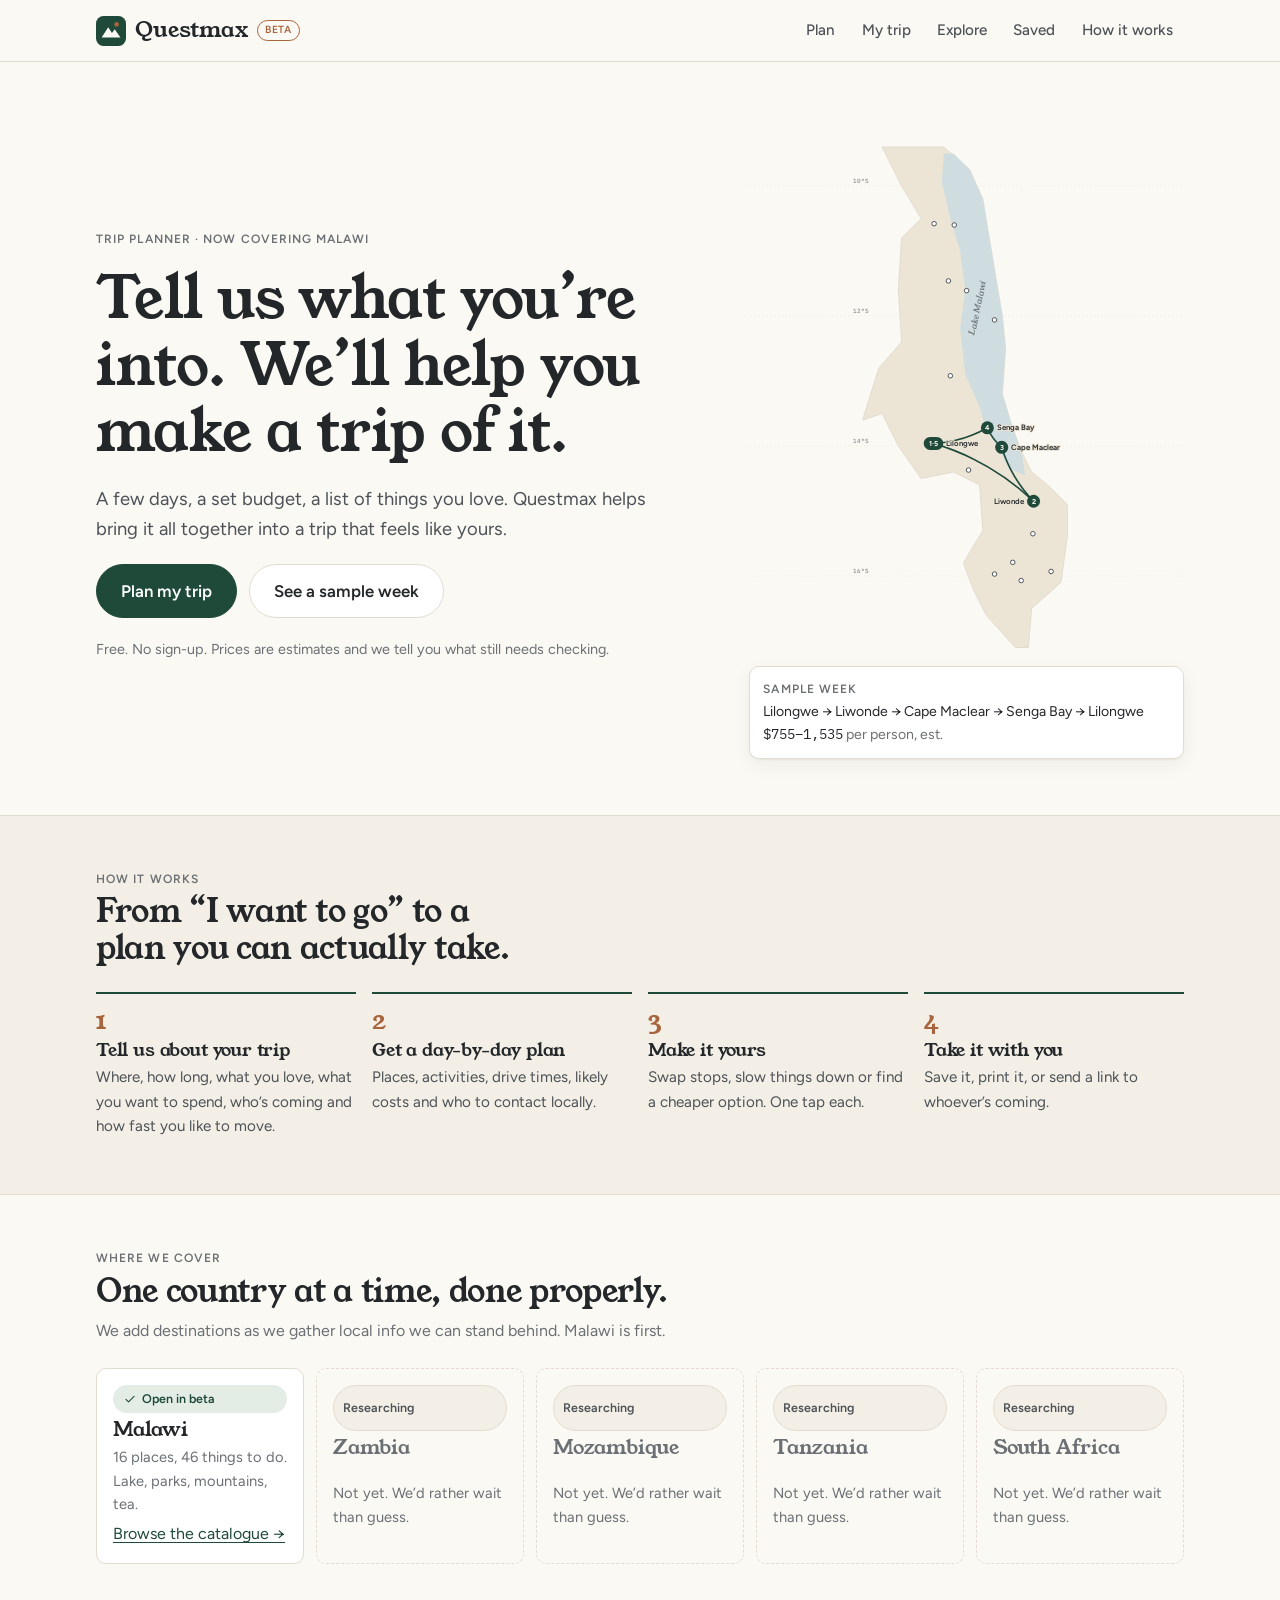
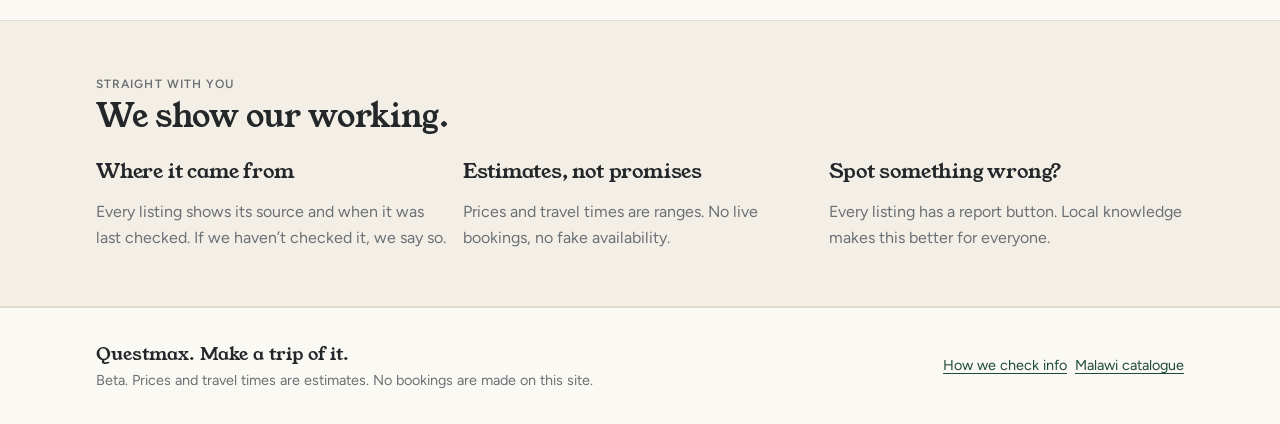
==== index.html @ 5603eab6 "Questmax beta: trip planner with Malawi catalogue Co-Authored-By: Claude Opus 5.5 <noreply@anthropic" ====
<!doctype html>
<html lang="en">
<head>
<meta charset="utf-8">
<meta name="viewport" content="width=device-width, initial-scale=1, viewport-fit=cover">
<title>Questmax · Make a trip of it</title>
<meta name="description" content="Tell Questmax where you're going, how long you have, what you enjoy and what you want to spend. Get a day-by-day plan with honest costs and travel times. Now covering Malawi.">
<meta name="theme-color" content="#1f4a3a">
<meta property="og:title" content="Questmax · Make a trip of it">
<meta property="og:description" content="A trip that fits you, not a generic top-ten list. Now covering Malawi.">
<link rel="icon" href="data:image/svg+xml,%3Csvg xmlns='http://www.w3.org/2000/svg' viewBox='0 0 32 32'%3E%3Crect width='32' height='32' rx='8' fill='%231f4a3a'/%3E%3Cpath d='M6 23l7-11 4 6 3-4 6 9z' fill='%23fbf9f4'/%3E%3Ccircle cx='22' cy='9' r='2.5' fill='%23d9996c'/%3E%3C/svg%3E">
<link rel="preconnect" href="https://fonts.googleapis.com">
<link rel="preconnect" href="https://fonts.gstatic.com" crossorigin>
<link rel="stylesheet" href="https://fonts.googleapis.com/css2?family=Figtree:wght@400;500;600;700&family=IBM+Plex+Mono:wght@400;500&family=Young+Serif&display=swap">
<link rel="stylesheet" href="css/styles.css">
</head>
<body>
<!--APP-START-->
<a class="sr" href="#app">Skip to content</a>
<header class="site-head">
  <div class="wrap">
    <a class="brand" href="#" aria-label="Questmax home">
      <svg width="30" height="30" viewBox="0 0 32 32" aria-hidden="true"><rect width="32" height="32" rx="8" fill="currentColor"/><path d="M6 23l7-11 4 6 3-4 6 9z" fill="var(--paper)"/><circle cx="22" cy="9" r="2.5" fill="var(--clay)"/></svg>
      Questmax <span class="beta">Beta</span>
    </a>
    <nav class="nav" aria-label="Main">
      <a href="#plan"><svg width="20" height="20" viewBox="0 0 24 24" fill="none" stroke="currentColor" stroke-width="1.8" stroke-linecap="round" stroke-linejoin="round" aria-hidden="true"><circle cx="12" cy="12" r="9"/><path d="m15.5 8.5-2 5-5 2 2-5z"/></svg>Plan</a>
      <a href="#trip"><svg width="20" height="20" viewBox="0 0 24 24" fill="none" stroke="currentColor" stroke-width="1.8" stroke-linecap="round" stroke-linejoin="round" aria-hidden="true"><path d="M9 4 3 6v14l6-2 6 2 6-2V4l-6 2-6-2zM9 4v14M15 6v14"/></svg>My trip</a>
      <a href="#explore"><svg width="20" height="20" viewBox="0 0 24 24" fill="none" stroke="currentColor" stroke-width="1.8" stroke-linecap="round" stroke-linejoin="round" aria-hidden="true"><path d="M12 21s-6-5.3-6-10a6 6 0 1 1 12 0c0 4.7-6 10-6 10z"/><circle cx="12" cy="11" r="2.2"/></svg>Explore</a>
      <a href="#saved"><svg width="20" height="20" viewBox="0 0 24 24" fill="none" stroke="currentColor" stroke-width="1.8" stroke-linecap="round" stroke-linejoin="round" aria-hidden="true"><path d="M6 4h12v16l-6-4-6 4z"/></svg>Saved</a>
      <a href="#about"><svg width="20" height="20" viewBox="0 0 24 24" fill="none" stroke="currentColor" stroke-width="1.8" stroke-linecap="round" stroke-linejoin="round" aria-hidden="true"><circle cx="12" cy="12" r="9"/><path d="M12 11v6M12 7.5v.2"/></svg>How it works</a>
    </nav>
  </div>
</header>

<main id="app" tabindex="-1"></main>

<footer class="site-foot">
  <div class="wrap">
    <div><div class="brandline">Questmax. Make a trip of it.</div><div>Beta. Prices and travel times are estimates. No bookings are made on this site.</div></div>
    <div class="row"><a href="#about">How we check info</a><a href="#explore">Malawi catalogue</a></div>
  </div>
</footer>

<dialog id="sheet" class="sheet" aria-label="Details"></dialog>

<script src="js/config.js"></script>
<script src="js/data/malawi.js"></script>
<script src="js/planner.js"></script>
<script src="js/app.js"></script>
<!--APP-END-->
</body>
</html>
---- css/styles.css ----
/* Layout concept: a field notebook. One calm reading column for the plan,
   with the route map pinned beside it on wide screens. Forest for action,
   clay for the one thing that needs attention, paper everywhere else. */
:root {
  --paper: #fbf9f4;
  --paper-2: #f3efe6;
  --card: #ffffff;
  --ink: #23272a;
  --ink-2: #4c5257;
  --muted: #6b7075;
  --line: #e2dccf;
  --forest: #1f4a3a;
  --forest-ink: #ffffff;
  --forest-soft: #e4ece6;
  --clay: #a8643c;
  --clay-soft: #f5e8dd;
  --sand: #e8dfcc;
  --lake: #cfdde0;
  --land: #ece5d5;
  --ok: #2f6b4f;
  --warn: #8a5a12;
  --warn-soft: #fbf0d9;
  --shadow: 0 1px 2px rgba(35, 39, 42, .06), 0 6px 20px rgba(35, 39, 42, .06);

  --f-display: "Young Serif", Georgia, "Times New Roman", serif;
  --f-body: "Figtree", system-ui, -apple-system, "Segoe UI", sans-serif;
  --f-mono: "IBM Plex Mono", ui-monospace, Menlo, monospace;

  --r: 10px;
  --wrap: 1120px;
}
@media (prefers-color-scheme: dark) {
  :root:not([data-theme="light"]) {
    --paper: #141816; --paper-2: #1b201d; --card: #1e2421; --ink: #ece8df; --ink-2: #c9c5bb; --muted: #9da39d;
    --line: #2f3632; --forest: #7fbf9d; --forest-ink: #0f1712; --forest-soft: #1f3129; --clay: #d9996c; --clay-soft: #33261c;
    --sand: #2b2a24; --lake: #22343a; --land: #252b26; --ok: #8fd0ad; --warn: #e8bf72; --warn-soft: #2f2817;
    --shadow: 0 1px 2px rgba(0,0,0,.3), 0 6px 20px rgba(0,0,0,.25);
    color-scheme: dark;
  }
}
:root[data-theme="dark"] {
  --paper: #141816; --paper-2: #1b201d; --card: #1e2421; --ink: #ece8df; --ink-2: #c9c5bb; --muted: #9da39d;
  --line: #2f3632; --forest: #7fbf9d; --forest-ink: #0f1712; --forest-soft: #1f3129; --clay: #d9996c; --clay-soft: #33261c;
  --sand: #2b2a24; --lake: #22343a; --land: #252b26; --ok: #8fd0ad; --warn: #e8bf72; --warn-soft: #2f2817;
  --shadow: 0 1px 2px rgba(0,0,0,.3), 0 6px 20px rgba(0,0,0,.25);
  color-scheme: dark;
}

* { box-sizing: border-box; }
html { -webkit-text-size-adjust: 100%; }
body {
  margin: 0; background: var(--paper); color: var(--ink);
  font: 400 1rem/1.6 var(--f-body);
  -webkit-font-smoothing: antialiased;
}
body::before { content: ""; position: fixed; inset: 0 0 auto; height: env(safe-area-inset-top, 0px); z-index: 30; background: var(--paper); }
img { max-width: 100%; }
a { color: var(--forest); text-underline-offset: 3px; }
h1, h2, h3 { font-family: var(--f-display); font-weight: 400; line-height: 1.15; text-wrap: balance; margin: 0; letter-spacing: -0.01em; }
h1 { font-size: clamp(2.1rem, 5.2vw, 3.6rem); }
h2 { font-size: clamp(1.5rem, 3vw, 2rem); }
h3 { font-size: 1.25rem; }
p { margin: 0; }
.wrap { max-width: var(--wrap); margin: 0 auto; padding-left: max(16px, env(safe-area-inset-left, 0px)); padding-right: max(16px, env(safe-area-inset-right, 0px)); }
.eyebrow { font: 600 .75rem/1.2 var(--f-body); text-transform: uppercase; letter-spacing: .09em; color: var(--muted); }
.mono { font-family: var(--f-mono); font-size: .85em; font-variant-numeric: tabular-nums; }
.muted { color: var(--muted); }
.lede { font-size: 1.15rem; color: var(--ink-2); max-width: 36rem; }
.stack { display: grid; gap: 1rem; }
.row { display: flex; flex-wrap: wrap; gap: .5rem; align-items: center; }
.sr { position: absolute; width: 1px; height: 1px; overflow: hidden; clip: rect(0 0 0 0); white-space: nowrap; }
:focus-visible { outline: 3px solid var(--clay); outline-offset: 2px; border-radius: 4px; }

/* Header */
.site-head { position: sticky; top: env(safe-area-inset-top, 0px); z-index: 20; background: color-mix(in srgb, var(--paper) 92%, transparent); backdrop-filter: blur(8px); border-bottom: 1px solid var(--line); }
.site-head .wrap { display: flex; align-items: center; gap: 1rem; padding-block: .7rem; }
.brand { display: flex; align-items: center; gap: .55rem; text-decoration: none; color: var(--ink); font-family: var(--f-display); font-size: 1.35rem; }
.brand svg { color: var(--forest); }
.beta { font: 600 .65rem/1 var(--f-body); letter-spacing: .08em; text-transform: uppercase; color: var(--clay); border: 1px solid currentColor; border-radius: 99px; padding: .25rem .45rem; }
.nav { margin-left: auto; display: flex; gap: .25rem; }
.nav a { text-decoration: none; color: var(--ink-2); font-weight: 500; padding: .45rem .7rem; border-radius: 8px; font-size: .95rem; }
.nav a:hover { background: var(--paper-2); }
.nav a[aria-current="page"] { color: var(--forest); background: var(--forest-soft); }
@media (max-width: 720px) {
  .site-head { backdrop-filter: none; background: var(--paper); }
  .nav { position: fixed; inset: auto 0 0 0; margin: 0; z-index: 25; background: var(--card); border-top: 1px solid var(--line);
    justify-content: space-around; padding: .35rem max(8px, env(safe-area-inset-right, 0px)) calc(.35rem + env(safe-area-inset-bottom, 0px)) max(8px, env(safe-area-inset-left, 0px)); }
  .nav a { font-size: .8rem; display: flex; flex-direction: column; align-items: center; gap: 2px; padding: .35rem .5rem; }
  body { padding-bottom: 64px; }
}
.nav a svg { display: none; }
@media (max-width: 720px) { .nav a svg { display: block; } }

/* Buttons */
.btn { --b: var(--line); display: inline-flex; align-items: center; justify-content: center; gap: .45rem; min-height: 44px; padding: .6rem 1rem;
  border-radius: 999px; border: 1px solid var(--b); background: var(--card); color: var(--ink); font: 600 .95rem/1.1 var(--f-body);
  cursor: pointer; text-decoration: none; transition: background .15s, border-color .15s, transform .1s; }
.btn:hover { border-color: var(--ink-2); }
.btn:active { transform: translateY(1px); }
.btn.primary { background: var(--forest); color: var(--forest-ink); border-color: var(--forest); }
.btn.primary:hover { filter: brightness(1.08); }
.btn.big { min-height: 54px; padding: .8rem 1.5rem; font-size: 1.05rem; }
.btn.small { min-height: 36px; padding: .4rem .75rem; font-size: .85rem; }
.btn.ghost { background: transparent; border-color: transparent; color: var(--ink-2); }
.btn.ghost:hover { background: var(--paper-2); }
.btn[disabled] { opacity: .5; cursor: not-allowed; }
.btn svg { flex: none; }

/* Hero */
.hero { padding-block: clamp(2rem, 6vw, 4.5rem) clamp(2rem, 5vw, 3.5rem); }
.hero .wrap { display: grid; grid-template-columns: 1.15fr .85fr; gap: clamp(1.5rem, 5vw, 4rem); align-items: center; }
.hero-copy { display: grid; gap: 1.25rem; min-width: 0; }
.hero-art { position: relative; min-width: 0; }
.hero-art .map { max-height: 520px; }
/* note sits under the map so it never hides the route */
.hero-note { margin-top: .75rem; background: var(--card); border: 1px solid var(--line); border-radius: var(--r); padding: .7rem .85rem; box-shadow: var(--shadow); font-size: .88rem; }
@media (max-width: 820px) {
  .hero .wrap { grid-template-columns: 1fr; }
  .hero-art .map { max-height: 380px; }
}
.hero-actions { display: flex; flex-wrap: wrap; gap: .75rem; align-items: center; }

/* Sections */
.section { padding-block: clamp(2rem, 5vw, 3.5rem); }
.section.alt { background: var(--paper-2); border-block: 1px solid var(--line); }
.section-head { display: grid; gap: .5rem; margin-bottom: 1.5rem; max-width: 40rem; }
.steps { list-style: none; padding: 0; margin: 0; display: grid; grid-template-columns: repeat(4, 1fr); gap: 1rem; counter-reset: s; }
.steps li { counter-increment: s; display: grid; gap: .35rem; align-content: start; padding-top: .9rem; border-top: 2px solid var(--forest); }
.steps li::before { content: counter(s); font: 400 1.6rem/1 var(--f-display); color: var(--clay); }
.steps h3 { font-size: 1.1rem; }
.steps p { color: var(--ink-2); font-size: .95rem; }
@media (max-width: 820px) { .steps { grid-template-columns: 1fr 1fr; } }
@media (max-width: 460px) { .steps { grid-template-columns: 1fr; } }

.dest-list { display: grid; grid-template-columns: repeat(auto-fit, minmax(190px, 1fr)); gap: .75rem; }
.dest { border: 1px solid var(--line); border-radius: var(--r); padding: 1rem; background: var(--card); display: grid; gap: .3rem; }
.dest.off { background: transparent; color: var(--muted); border-style: dashed; }

/* Cards & chips */
.card { background: var(--card); border: 1px solid var(--line); border-radius: var(--r); }
.pad { padding: 1.1rem 1.2rem; }
.chip { display: inline-flex; align-items: center; gap: .3rem; font-size: .78rem; font-weight: 600; padding: .2rem .55rem; border-radius: 99px; background: var(--paper-2); color: var(--ink-2); border: 1px solid var(--line); white-space: nowrap; }
.chip.forest { background: var(--forest-soft); color: var(--forest); border-color: transparent; }
.chip.warn { background: var(--warn-soft); color: var(--warn); border-color: transparent; }
.chip.ok { background: var(--forest-soft); color: var(--ok); border-color: transparent; }

.notice { display: flex; gap: .7rem; align-items: flex-start; padding: .85rem 1rem; border-radius: var(--r); background: var(--warn-soft); color: var(--ink); font-size: .95rem; }
.notice svg { color: var(--warn); flex: none; margin-top: 2px; }
.notice.calm { background: var(--paper-2); }
.notice.calm svg { color: var(--forest); }

/* Planner */
.planner { padding-block: 2rem 4rem; }
.planner .wrap { max-width: 760px; }
.progress { display: flex; gap: .35rem; margin-bottom: 1.75rem; }
.progress span { flex: 1; height: 4px; border-radius: 4px; background: var(--line); }
.progress span.on { background: var(--forest); }
.q { display: grid; gap: 1.25rem; }
.q h1 { font-size: clamp(1.8rem, 4.5vw, 2.6rem); }
.field { display: grid; gap: .45rem; }
.field > label, .field > .label { font-weight: 600; }
.hint { font-size: .9rem; color: var(--muted); }
input[type="text"], input[type="date"], input[type="number"], input[type="email"], select, textarea {
  width: 100%; min-height: 46px; padding: .6rem .8rem; border-radius: 8px; border: 1px solid var(--line); background: var(--card); color: var(--ink);
  font: 400 1rem/1.4 var(--f-body);
}
textarea { min-height: 96px; resize: vertical; }
input:focus, select:focus, textarea:focus { outline: 2px solid var(--forest); outline-offset: 0; border-color: var(--forest); }
.options { display: grid; grid-template-columns: repeat(auto-fill, minmax(150px, 1fr)); gap: .6rem; }
.opt { position: relative; display: grid; gap: .2rem; padding: .85rem .95rem; border: 1.5px solid var(--line); border-radius: var(--r); background: var(--card); cursor: pointer; text-align: left; font: inherit; color: inherit; min-height: 56px; }
.opt:hover { border-color: var(--ink-2); }
.opt[aria-pressed="true"], .opt[aria-checked="true"] { border-color: var(--forest); background: var(--forest-soft); }
.opt[aria-pressed="true"]::after, .opt[aria-checked="true"]::after { content: "✓"; position: absolute; top: .55rem; right: .7rem; color: var(--forest); font-weight: 700; }
.opt strong { font-size: 1rem; }
.opt small { color: var(--muted); font-size: .85rem; line-height: 1.35; }
.opt[disabled] { cursor: not-allowed; opacity: .6; border-style: dashed; background: transparent; }
.counter { display: flex; align-items: center; gap: 1rem; }
.counter output { font: 400 3rem/1 var(--f-display); min-width: 3ch; text-align: center; font-variant-numeric: tabular-nums; }
.counter .btn { width: 52px; height: 52px; padding: 0; font-size: 1.4rem; }
input[type="range"] { width: 100%; accent-color: var(--forest); height: 32px; }
.budget-read { display: flex; align-items: baseline; gap: .6rem; flex-wrap: wrap; }
.budget-read output { font: 400 2.6rem/1 var(--f-display); font-variant-numeric: tabular-nums; }
.planner-nav { display: flex; justify-content: space-between; gap: .75rem; margin-top: 2rem; padding-top: 1.25rem; border-top: 1px solid var(--line); }
.picked { display: flex; flex-wrap: wrap; gap: .4rem; }

/* Trip */
.trip-head { padding-block: 2rem 1.25rem; }
.trip-head .wrap { display: grid; gap: 1rem; }
.summary { display: grid; grid-template-columns: repeat(4, minmax(0, 1fr)); gap: 1px; background: var(--line); border: 1px solid var(--line); border-radius: var(--r); overflow: hidden; }
.summary > div { background: var(--card); padding: .85rem 1rem; display: grid; gap: .2rem; min-width: 0; }
.summary b { font: 400 1.35rem/1.2 var(--f-display); font-variant-numeric: tabular-nums; }
@media (max-width: 640px) { .summary { grid-template-columns: 1fr 1fr; } }
.toolbar { display: flex; flex-wrap: wrap; gap: .5rem; }
.trip-body .wrap { display: grid; grid-template-columns: minmax(0, 1fr) 340px; gap: 2rem; align-items: start; padding-bottom: 4rem; }
.trip-side { position: sticky; top: calc(env(safe-area-inset-top, 0px) + 76px); display: grid; gap: 1rem; }
@media (max-width: 900px) { .trip-body .wrap { grid-template-columns: 1fr; } .trip-side { position: static; order: -1; } .trip-side .map { max-height: 340px; } }
.stop-head { display: grid; gap: .35rem; padding: 1.25rem 0 .5rem; }
.stop-head .row { justify-content: space-between; }
.day { margin-bottom: .9rem; overflow: hidden; }
.day-top { display: flex; justify-content: space-between; gap: .75rem; align-items: baseline; padding: .9rem 1.1rem .55rem; flex-wrap: wrap; }
.day-top h3 { font-size: 1.15rem; }
.leg { display: flex; flex-wrap: wrap; gap: .3rem .9rem; align-items: center; margin: 0 1.1rem .6rem; padding: .55rem .75rem; background: var(--paper-2); border-radius: 8px; font-size: .9rem; color: var(--ink-2); }
.leg .note { flex-basis: 100%; color: var(--muted); font-size: .85rem; }
.items { list-style: none; margin: 0; padding: 0; }
.item { display: grid; gap: .4rem; padding: .85rem 1.1rem; border-top: 1px solid var(--line); }
.item-top { display: flex; justify-content: space-between; gap: .75rem; align-items: baseline; }
.item-top h4 { margin: 0; font-size: 1.02rem; font-weight: 600; }
.item p { color: var(--ink-2); font-size: .95rem; }
.item .meta { display: flex; flex-wrap: wrap; gap: .35rem .9rem; font-size: .85rem; color: var(--muted); align-items: center; }
.item .meta span { display: inline-flex; gap: .3rem; align-items: center; }
.item .acts { display: flex; flex-wrap: wrap; gap: .35rem; margin-top: .15rem; }
.item.free { background: repeating-linear-gradient(135deg, transparent 0 10px, color-mix(in srgb, var(--sand) 35%, transparent) 10px 11px); }
.check-note { font-size: .88rem; color: var(--warn); display: flex; gap: .35rem; align-items: flex-start; }
.day-cost { display: flex; justify-content: space-between; padding: .6rem 1.1rem; border-top: 1px dashed var(--line); font-size: .88rem; color: var(--muted); }
.price { font-family: var(--f-mono); font-size: .88rem; font-variant-numeric: tabular-nums; white-space: nowrap; color: var(--ink); }
table.costs { width: 100%; border-collapse: collapse; font-size: .92rem; }
table.costs td, table.costs th { padding: .5rem .25rem; border-bottom: 1px solid var(--line); text-align: left; }
table.costs td:last-child, table.costs th:last-child { text-align: right; font-family: var(--f-mono); font-variant-numeric: tabular-nums; }
table.costs tr.total td { font-weight: 700; border-bottom: none; }
.legend { display: flex; flex-wrap: wrap; gap: .4rem .9rem; font-size: .82rem; color: var(--muted); }

/* Map */
.map { width: 100%; height: auto; display: block; }
.map .land { fill: var(--land); stroke: var(--line); stroke-width: 1.5; }
.map .lake { fill: var(--lake); }
.map .route { fill: none; stroke: var(--forest); stroke-width: 2.5; stroke-linejoin: round; stroke-linecap: round; }
.map .route.ferry { stroke-dasharray: 5 5; }
.map .dot { fill: var(--card); stroke: var(--ink-2); stroke-width: 1.5; }
.map .stop { fill: var(--forest); }
.map .stop-n { fill: var(--forest-ink); font: 700 11px var(--f-body); text-anchor: middle; dominant-baseline: central; }
.map .lbl { fill: var(--ink); font: 600 12px var(--f-body); paint-order: stroke; stroke: var(--land); stroke-width: 3px; }
.map .lbl.dim { fill: var(--muted); font-weight: 500; font-size: 11px; }
.map .lake-lbl { fill: var(--ink-2); font: italic 400 13px var(--f-display); opacity: .7; }
.map .grat { stroke: var(--line); stroke-width: .6; stroke-dasharray: 2 4; fill: none; }
.map .grat-lbl { fill: var(--muted); font: 9px var(--f-mono); }

/* Explore */
.filters { display: flex; flex-wrap: wrap; gap: .4rem; margin-bottom: 1.25rem; }
.filters .opt { min-height: 40px; padding: .45rem .85rem; display: inline-flex; border-radius: 99px; }
.filters .opt[aria-pressed="true"]::after { content: none; }
.places { display: grid; grid-template-columns: repeat(auto-fill, minmax(320px, 1fr)); gap: 1rem; }
@media (max-width: 400px) { .places { grid-template-columns: 1fr; } }
.place { display: grid; gap: .7rem; align-content: start; }
.place ul { list-style: none; padding: 0; margin: 0; display: grid; gap: .55rem; }
.place li { display: grid; gap: .1rem; font-size: .93rem; }
.place li .row { justify-content: space-between; flex-wrap: nowrap; align-items: baseline; }
.provenance { font-size: .8rem; color: var(--muted); display: flex; gap: .35rem; align-items: center; flex-wrap: wrap; }

/* Sheets */
dialog.sheet { border: none; padding: 0; border-radius: 16px 16px 0 0; width: min(560px, 100%); max-height: 88vh; margin: auto auto 0; background: var(--card); color: var(--ink); box-shadow: var(--shadow); }
@media (min-width: 640px) { dialog.sheet { border-radius: 16px; margin: auto; } }
dialog.sheet::backdrop { background: rgba(20, 24, 22, .45); }
.sheet-inner { display: grid; gap: 1rem; padding: 1.25rem max(1.25rem, env(safe-area-inset-right, 0px)) calc(1.25rem + env(safe-area-inset-bottom, 0px)) max(1.25rem, env(safe-area-inset-left, 0px)); }
.sheet-head { display: flex; justify-content: space-between; align-items: center; gap: 1rem; }
.pick-list { display: grid; gap: .5rem; }
.pick-list .opt { grid-template-columns: 1fr auto; align-items: center; }
.copybox { display: flex; gap: .5rem; }
.copybox input { font-family: var(--f-mono); font-size: .8rem; }

.toast { position: fixed; left: 50%; bottom: calc(80px + env(safe-area-inset-bottom, 0px)); transform: translateX(-50%); background: var(--ink); color: var(--paper); padding: .7rem 1.1rem; border-radius: 99px; font-weight: 600; font-size: .92rem; z-index: 50; max-width: calc(100% - 32px); text-align: center; box-shadow: var(--shadow); }

/* Footer */
.site-foot { border-top: 1px solid var(--line); padding-block: 2rem; color: var(--muted); font-size: .9rem; }
.site-foot .wrap { display: flex; flex-wrap: wrap; gap: 1rem 2rem; justify-content: space-between; align-items: center; }
.site-foot .brandline { font-family: var(--f-display); color: var(--ink); font-size: 1.1rem; }
.prose { max-width: 40rem; display: grid; gap: 1rem; }
.prose ul { margin: 0; padding-left: 1.2rem; display: grid; gap: .4rem; }
.empty { text-align: center; padding: 3rem 1rem; display: grid; gap: 1rem; justify-items: center; }

@media (prefers-reduced-motion: no-preference) {
  .fade { animation: fade .35s ease-out both; }
  @keyframes fade { from { opacity: .4; transform: translateY(6px); } to { opacity: 1; transform: none; } }
}

/* Print: just the plan */
@media print {
  .site-head, .nav, .site-foot, .toolbar, .acts, .no-print, .trip-side .legend, dialog { display: none !important; }
  body { background: #fff; color: #000; padding: 0; font-size: 11pt; }
  .trip-body .wrap { grid-template-columns: 1fr; }
  .trip-side { position: static; order: 2; }
  .trip-side .map { max-height: 9cm; }
  .day, .card { break-inside: avoid; box-shadow: none; border-color: #bbb; }
  a { color: #000; }
  a[href^="http"]::after { content: " (" attr(href) ")"; font-size: 8pt; color: #555; }
}
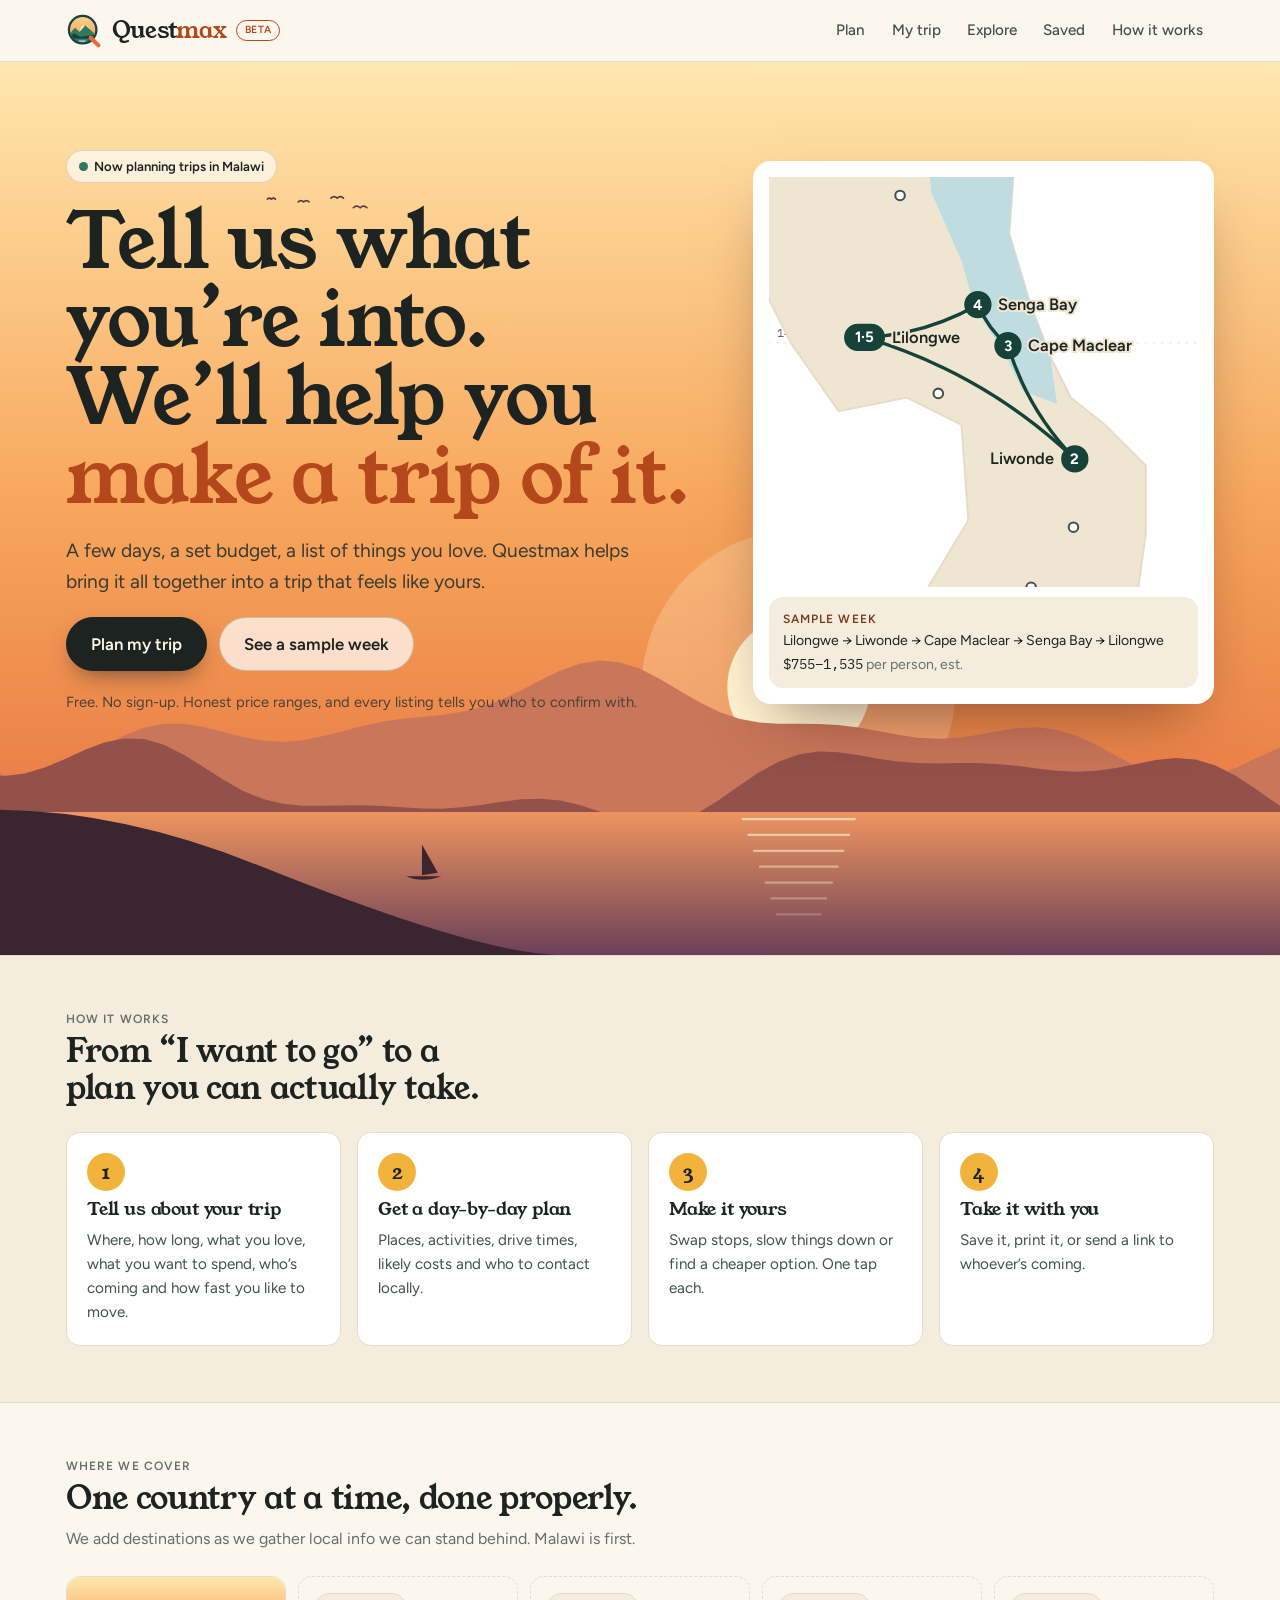
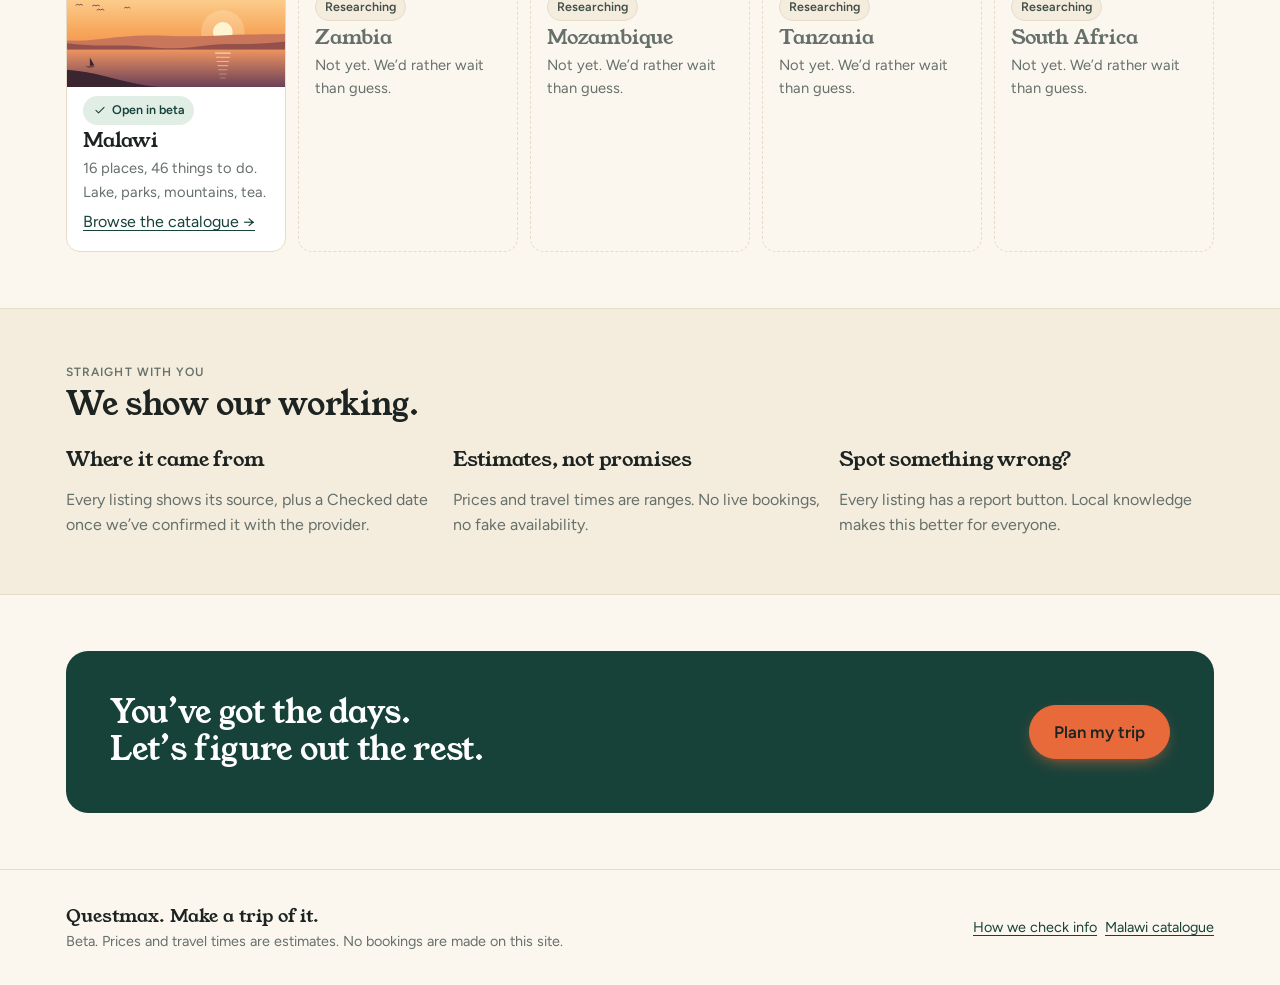
==== commit 8ab578e7: "New logo, sunset hero and painted landscapes for every place Co-Authored-By: Claude Opus 5.5 <norepl" ====
--- a/index.html
+++ b/index.html
@@ -5,14 +5,14 @@
 <meta name="viewport" content="width=device-width, initial-scale=1, viewport-fit=cover">
 <title>Questmax · Make a trip of it</title>
 <meta name="description" content="Tell Questmax where you're going, how long you have, what you enjoy and what you want to spend. Get a day-by-day plan with honest costs and travel times. Now covering Malawi.">
-<meta name="theme-color" content="#1f4a3a">
+<meta name="theme-color" content="#17423a">
 <meta property="og:title" content="Questmax · Make a trip of it">
 <meta property="og:description" content="A trip that fits you, not a generic top-ten list. Now covering Malawi.">
-<link rel="icon" href="data:image/svg+xml,%3Csvg xmlns='http://www.w3.org/2000/svg' viewBox='0 0 32 32'%3E%3Crect width='32' height='32' rx='8' fill='%231f4a3a'/%3E%3Cpath d='M6 23l7-11 4 6 3-4 6 9z' fill='%23fbf9f4'/%3E%3Ccircle cx='22' cy='9' r='2.5' fill='%23d9996c'/%3E%3C/svg%3E">
+<link rel="icon" href="data:image/svg+xml,%3Csvg xmlns='http://www.w3.org/2000/svg' viewBox='0 0 40 40'%3E%3Ccircle cx='18.5' cy='18.5' r='16.5' fill='%2317423A'/%3E%3Ccircle cx='18.5' cy='18.5' r='14' fill='%23F5A35C'/%3E%3Ccircle cx='21' cy='19' r='5' fill='%23FFF4D2'/%3E%3Cpath d='M5 25 L11 18 L15 21.5 L21.5 14 L32 25 L32 27 L5 27Z' fill='%232E7A5C'/%3E%3Cpath d='M6 27 H31 A14 14 0 0 1 6 27Z' fill='%232E7D86'/%3E%3Cpath d='M27.5 27.5 L36 36' stroke='%23E8693A' stroke-width='4.6' stroke-linecap='round'/%3E%3C/svg%3E">
 <link rel="preconnect" href="https://fonts.googleapis.com">
 <link rel="preconnect" href="https://fonts.gstatic.com" crossorigin>
 <link rel="stylesheet" href="https://fonts.googleapis.com/css2?family=Figtree:wght@400;500;600;700&family=IBM+Plex+Mono:wght@400;500&family=Young+Serif&display=swap">
-<link rel="stylesheet" href="css/styles.css">
+<link rel="stylesheet" href="css/styles.css?v=5">
 </head>
 <body>
 <!--APP-START-->
@@ -20,8 +20,8 @@
 <header class="site-head">
   <div class="wrap">
     <a class="brand" href="#" aria-label="Questmax home">
-      <svg width="30" height="30" viewBox="0 0 32 32" aria-hidden="true"><rect width="32" height="32" rx="8" fill="currentColor"/><path d="M6 23l7-11 4 6 3-4 6 9z" fill="var(--paper)"/><circle cx="22" cy="9" r="2.5" fill="var(--clay)"/></svg>
-      Questmax <span class="beta">Beta</span>
+      <svg width="36" height="36" viewBox="0 0 40 40" aria-hidden="true" class="logo-mark"><defs><clipPath id="qmlc"><circle cx="18.5" cy="18.5" r="14"/></clipPath><linearGradient id="qmlg" x1="0" y1="0" x2="0" y2="1"><stop offset="0" stop-color="#FFD98C"/><stop offset="1" stop-color="#F08A4B"/></linearGradient></defs><circle cx="18.5" cy="18.5" r="16.5" fill="#17423A"/><g clip-path="url(#qmlc)"><rect width="40" height="40" fill="url(#qmlg)"/><circle cx="21" cy="19" r="5.2" fill="#FFF4D2"/><path d="M2 25 L10 16.5 L15 21 L21.5 13.5 L35 26 V40 H2Z" fill="#2E7A5C"/><path d="M2 28 L9 22.5 L16 26.5 L35 24 V40 H2Z" fill="#17423A"/><rect x="2" y="28.5" width="34" height="12" fill="#2E7D86"/><rect x="14" y="30.5" width="8" height="1.4" rx=".7" fill="#FFF4D2" opacity=".8"/></g><path d="M27.5 27.5 L36 36" stroke="#E8693A" stroke-width="4.6" stroke-linecap="round"/></svg>
+      <span>Quest<span class="max">max</span></span> <span class="beta">Beta</span>
     </a>
     <nav class="nav" aria-label="Main">
       <a href="#plan"><svg width="20" height="20" viewBox="0 0 24 24" fill="none" stroke="currentColor" stroke-width="1.8" stroke-linecap="round" stroke-linejoin="round" aria-hidden="true"><circle cx="12" cy="12" r="9"/><path d="m15.5 8.5-2 5-5 2 2-5z"/></svg>Plan</a>
@@ -44,10 +44,11 @@
 
 <dialog id="sheet" class="sheet" aria-label="Details"></dialog>
 
-<script src="js/config.js"></script>
-<script src="js/data/malawi.js"></script>
-<script src="js/planner.js"></script>
-<script src="js/app.js"></script>
+<script src="js/config.js?v=5"></script>
+<script src="js/data/malawi.js?v=5"></script>
+<script src="js/scenes.js?v=5"></script>
+<script src="js/planner.js?v=5"></script>
+<script src="js/app.js?v=5"></script>
 <!--APP-END-->
 </body>
 </html>
--- a/css/styles.css
+++ b/css/styles.css
@@ -1,49 +1,35 @@
-/* Layout concept: a field notebook. One calm reading column for the plan,
-   with the route map pinned beside it on wide screens. Forest for action,
-   clay for the one thing that needs attention, paper everywhere else. */
+/* Layout concept: the road-trip sketchbook. Each place gets its own painted
+   landscape; the plan reads as one calm column with the route pinned beside it.
+   Sunset orange for "go", forest for "chosen", warm paper everywhere else. */
 :root {
-  --paper: #fbf9f4;
-  --paper-2: #f3efe6;
-  --card: #ffffff;
-  --ink: #23272a;
-  --ink-2: #4c5257;
-  --muted: #6b7075;
-  --line: #e2dccf;
-  --forest: #1f4a3a;
-  --forest-ink: #ffffff;
-  --forest-soft: #e4ece6;
-  --clay: #a8643c;
-  --clay-soft: #f5e8dd;
-  --sand: #e8dfcc;
-  --lake: #cfdde0;
-  --land: #ece5d5;
-  --ok: #2f6b4f;
-  --warn: #8a5a12;
-  --warn-soft: #fbf0d9;
-  --shadow: 0 1px 2px rgba(35, 39, 42, .06), 0 6px 20px rgba(35, 39, 42, .06);
-
+  --paper: #fbf7ef; --paper-2: #f4ecdd; --card: #ffffff; --ink: #1c2321; --ink-2: #44504b; --muted: #66706b;
+  --line: #e6dcc8; --forest: #17423a; --forest-ink: #ffffff; --forest-soft: #e0eee6; --clay: #b4471c; --clay-soft: #fbe6da;
+  --sand: #eadfc8; --lake: #bfdde0; --land: #efe6d2; --ok: #23694c; --warn: #8a5a12; --warn-soft: #fbf0d9;
+  --sun: #f2b33d; --sunset: #e8693a; --sunset-hover: #d85a2c; --on-sunset: #1c2321; --teal: #2e7d86;
+  --shadow: 0 1px 2px rgba(28, 35, 33, .06), 0 10px 30px rgba(28, 35, 33, .08);
   --f-display: "Young Serif", Georgia, "Times New Roman", serif;
   --f-body: "Figtree", system-ui, -apple-system, "Segoe UI", sans-serif;
   --f-mono: "IBM Plex Mono", ui-monospace, Menlo, monospace;
-
-  --r: 10px;
-  --wrap: 1120px;
+  --r: 14px;
+  --wrap: 1180px;
 }
 @media (prefers-color-scheme: dark) {
   :root:not([data-theme="light"]) {
-    --paper: #141816; --paper-2: #1b201d; --card: #1e2421; --ink: #ece8df; --ink-2: #c9c5bb; --muted: #9da39d;
-    --line: #2f3632; --forest: #7fbf9d; --forest-ink: #0f1712; --forest-soft: #1f3129; --clay: #d9996c; --clay-soft: #33261c;
-    --sand: #2b2a24; --lake: #22343a; --land: #252b26; --ok: #8fd0ad; --warn: #e8bf72; --warn-soft: #2f2817;
-    --shadow: 0 1px 2px rgba(0,0,0,.3), 0 6px 20px rgba(0,0,0,.25);
+    --paper: #0f1513; --paper-2: #161f1b; --card: #1a2420; --ink: #f2ede2; --ink-2: #cfc9bc; --muted: #9aa59f;
+    --line: #2b3732; --forest: #8fd1af; --forest-ink: #0e1714; --forest-soft: #1b3229; --clay: #f3a077; --clay-soft: #3a2418;
+    --sand: #2c2a22; --lake: #1f3e44; --land: #212b26; --ok: #8fd1af; --warn: #f0c574; --warn-soft: #2f2817;
+    --sun: #f2b33d; --sunset: #f07a4b; --sunset-hover: #f58d62; --on-sunset: #1c2321; --teal: #6cc0c8;
+    --shadow: 0 1px 2px rgba(0,0,0,.3), 0 10px 30px rgba(0,0,0,.3);
     color-scheme: dark;
   }
 }
 :root[data-theme="dark"] {
-  --paper: #141816; --paper-2: #1b201d; --card: #1e2421; --ink: #ece8df; --ink-2: #c9c5bb; --muted: #9da39d;
-  --line: #2f3632; --forest: #7fbf9d; --forest-ink: #0f1712; --forest-soft: #1f3129; --clay: #d9996c; --clay-soft: #33261c;
-  --sand: #2b2a24; --lake: #22343a; --land: #252b26; --ok: #8fd0ad; --warn: #e8bf72; --warn-soft: #2f2817;
-  --shadow: 0 1px 2px rgba(0,0,0,.3), 0 6px 20px rgba(0,0,0,.25);
-  color-scheme: dark;
+    --paper: #0f1513; --paper-2: #161f1b; --card: #1a2420; --ink: #f2ede2; --ink-2: #cfc9bc; --muted: #9aa59f;
+    --line: #2b3732; --forest: #8fd1af; --forest-ink: #0e1714; --forest-soft: #1b3229; --clay: #f3a077; --clay-soft: #3a2418;
+    --sand: #2c2a22; --lake: #1f3e44; --land: #212b26; --ok: #8fd1af; --warn: #f0c574; --warn-soft: #2f2817;
+    --sun: #f2b33d; --sunset: #f07a4b; --sunset-hover: #f58d62; --on-sunset: #1c2321; --teal: #6cc0c8;
+    --shadow: 0 1px 2px rgba(0,0,0,.3), 0 10px 30px rgba(0,0,0,.3);
+    color-scheme: dark;
 }
 
 * { box-sizing: border-box; }
@@ -97,8 +83,8 @@
   cursor: pointer; text-decoration: none; transition: background .15s, border-color .15s, transform .1s; }
 .btn:hover { border-color: var(--ink-2); }
 .btn:active { transform: translateY(1px); }
-.btn.primary { background: var(--forest); color: var(--forest-ink); border-color: var(--forest); }
-.btn.primary:hover { filter: brightness(1.08); }
+.btn.primary { background: var(--sunset); color: var(--on-sunset); border-color: var(--sunset); box-shadow: 0 6px 18px -8px var(--sunset); }
+.btn.primary:hover { background: var(--sunset-hover); border-color: var(--sunset-hover); }
 .btn.big { min-height: 54px; padding: .8rem 1.5rem; font-size: 1.05rem; }
 .btn.small { min-height: 36px; padding: .4rem .75rem; font-size: .85rem; }
 .btn.ghost { background: transparent; border-color: transparent; color: var(--ink-2); }
@@ -125,8 +111,8 @@
 .section.alt { background: var(--paper-2); border-block: 1px solid var(--line); }
 .section-head { display: grid; gap: .5rem; margin-bottom: 1.5rem; max-width: 40rem; }
 .steps { list-style: none; padding: 0; margin: 0; display: grid; grid-template-columns: repeat(4, 1fr); gap: 1rem; counter-reset: s; }
-.steps li { counter-increment: s; display: grid; gap: .35rem; align-content: start; padding-top: .9rem; border-top: 2px solid var(--forest); }
-.steps li::before { content: counter(s); font: 400 1.6rem/1 var(--f-display); color: var(--clay); }
+.steps li { counter-increment: s; display: grid; gap: .5rem; align-content: start; padding: 1.25rem; background: var(--card); border: 1px solid var(--line); border-radius: var(--r); }
+.steps li::before { content: counter(s); display: grid; place-items: center; width: 2.4rem; height: 2.4rem; border-radius: 50%; background: var(--sun); color: var(--on-sunset); font: 400 1.25rem/1 var(--f-display); }
 .steps h3 { font-size: 1.1rem; }
 .steps p { color: var(--ink-2); font-size: .95rem; }
 @media (max-width: 820px) { .steps { grid-template-columns: 1fr 1fr; } }
@@ -154,7 +140,7 @@
 .planner .wrap { max-width: 760px; }
 .progress { display: flex; gap: .35rem; margin-bottom: 1.75rem; }
 .progress span { flex: 1; height: 4px; border-radius: 4px; background: var(--line); }
-.progress span.on { background: var(--forest); }
+.progress span.on { background: var(--sunset); }
 .q { display: grid; gap: 1.25rem; }
 .q h1 { font-size: clamp(1.8rem, 4.5vw, 2.6rem); }
 .field { display: grid; gap: .45rem; }
@@ -283,3 +269,65 @@
   a { color: #000; }
   a[href^="http"]::after { content: " (" attr(href) ")"; font-size: 8pt; color: #555; }
 }
+
+/* ---------- Brand & theme v2 ---------- */
+.brand { font-size: 1.45rem; gap: .6rem; letter-spacing: -.01em; }
+.brand .max { color: var(--clay); }
+.logo-mark { display: block; flex: none; }
+
+/* Hero: a painted sunset over the lake */
+.hero { position: relative; overflow: hidden; isolation: isolate; padding-block: clamp(2.5rem, 7vw, 5.5rem) clamp(9rem, 22vw, 15rem); background: #ffe7ae; color: #1c2321; }
+.hero .scene-bg { position: absolute; inset: 0; width: 100%; height: 100%; z-index: -1; }
+.hero .wrap { align-items: start; }
+.hero h1 { font-size: clamp(2.5rem, 6.4vw, 4.8rem); line-height: 1.02; color: #1c2321; }
+.hero h1 em { font-style: normal; color: #b4471c; }
+.hero .lede { color: #3a3a33; font-size: 1.2rem; }
+.hero .eyebrow { color: #7a3a1c; }
+.hero .hint-line { color: #4a4238; font-size: .92rem; }
+.hero .btn:not(.primary) { background: rgba(255, 255, 255, .7); border-color: rgba(28, 35, 33, .2); color: #1c2321; }
+.hero .btn.primary { background: #1c2321; color: #fff7e8; border-color: #1c2321; box-shadow: 0 10px 24px -10px rgba(28,35,33,.7); }
+.hero .btn.primary:hover { background: #17423a; border-color: #17423a; }
+.hero-art { align-self: center; }
+.hero-card { background: var(--card); color: var(--ink); border-radius: 18px; padding: 1rem; box-shadow: 0 30px 60px -25px rgba(60, 25, 20, .55); display: grid; gap: .6rem; }
+.hero-card .map { max-height: 420px; }
+.hero-card .hero-note { margin: 0; box-shadow: none; border: none; background: var(--paper-2); }
+@media (max-width: 820px) { .hero-card .map { max-height: 300px; } }
+.stamp { display: inline-flex; align-items: center; gap: .4rem; background: rgba(255,255,255,.65); border: 1px solid rgba(28,35,33,.15); border-radius: 99px; padding: .3rem .75rem; font-weight: 600; font-size: .82rem; color: #1c2321; width: fit-content; }
+.stamp i { width: .55rem; height: .55rem; border-radius: 50%; background: #2e7a5c; display: inline-block; }
+
+/* Scenes */
+.scene { display: block; width: 100%; height: 100%; }
+.banner { position: relative; border-radius: var(--r); overflow: hidden; aspect-ratio: 16 / 5; max-width: 100%; background: var(--sand); }
+.banner .label { position: absolute; left: 1rem; bottom: .9rem; right: 1rem; color: #fff; text-shadow: 0 1px 12px rgba(0,0,0,.45); }
+.banner .label h2 { color: #fff; font-size: clamp(1.6rem, 3.6vw, 2.3rem); }
+.banner .label .eyebrow { color: rgba(255,255,255,.9); }
+.banner::after { content: ""; position: absolute; inset: 45% 0 0; background: linear-gradient(transparent, rgba(15, 20, 18, .55)); pointer-events: none; }
+.banner .label { z-index: 1; }
+.place-art { margin: -1.1rem -1.2rem .2rem; height: 150px; overflow: hidden; border-radius: var(--r) var(--r) 0 0; }
+.place.card.pad { overflow: hidden; }
+.dest .place-art { margin: -1rem -1rem .3rem; height: 110px; }
+.dest { overflow: hidden; }
+
+/* Category colour for interest chips */
+.opt[aria-pressed="true"], .opt[aria-checked="true"] { box-shadow: inset 0 0 0 1px var(--forest); }
+.day { border-radius: var(--r); box-shadow: var(--shadow); border-color: transparent; }
+.day-top h3 .daynum { display: inline-grid; place-items: center; min-width: 2rem; height: 2rem; padding: 0 .4rem; border-radius: 99px; background: var(--forest); color: var(--forest-ink); font: 700 .9rem/1 var(--f-body); margin-right: .5rem; vertical-align: middle; }
+.leg { background: color-mix(in srgb, var(--teal) 10%, var(--card)); border: 1px dashed color-mix(in srgb, var(--teal) 45%, transparent); }
+.leg svg { color: var(--teal); }
+.summary { border-radius: var(--r); box-shadow: var(--shadow); }
+.summary > div:nth-child(3) b { color: var(--clay); }
+.section.alt { background: var(--paper-2); }
+.cta-band { background: var(--forest); color: var(--forest-ink); border-radius: 22px; padding: clamp(1.5rem, 4vw, 2.75rem); display: flex; flex-wrap: wrap; gap: 1.25rem; justify-content: space-between; align-items: center; position: relative; overflow: hidden; }
+.cta-band h2 { color: var(--forest-ink); max-width: 30rem; }
+@media (prefers-reduced-motion: no-preference) {
+  .hero .scene-bg .sun { animation: rise 2.2s cubic-bezier(.2,.7,.2,1) both; }
+  @keyframes rise { from { transform: translateY(70px); } to { transform: none; } }
+  .scene .shimmer { animation: shimmer 3.5s ease-in-out infinite alternate; }
+  @keyframes shimmer { from { opacity: .25; } to { opacity: .8; } }
+  .hero-copy > * { animation: up .7s cubic-bezier(.2,.7,.2,1) both; }
+  .hero-copy > *:nth-child(2) { animation-delay: .08s; } .hero-copy > *:nth-child(3) { animation-delay: .16s; } .hero-copy > *:nth-child(4) { animation-delay: .24s; }
+  @keyframes up { from { transform: translateY(14px); } to { transform: none; } }
+}
+
+.dest > .chip, .place > .chip { justify-self: start; }
+.dest { align-content: start; }
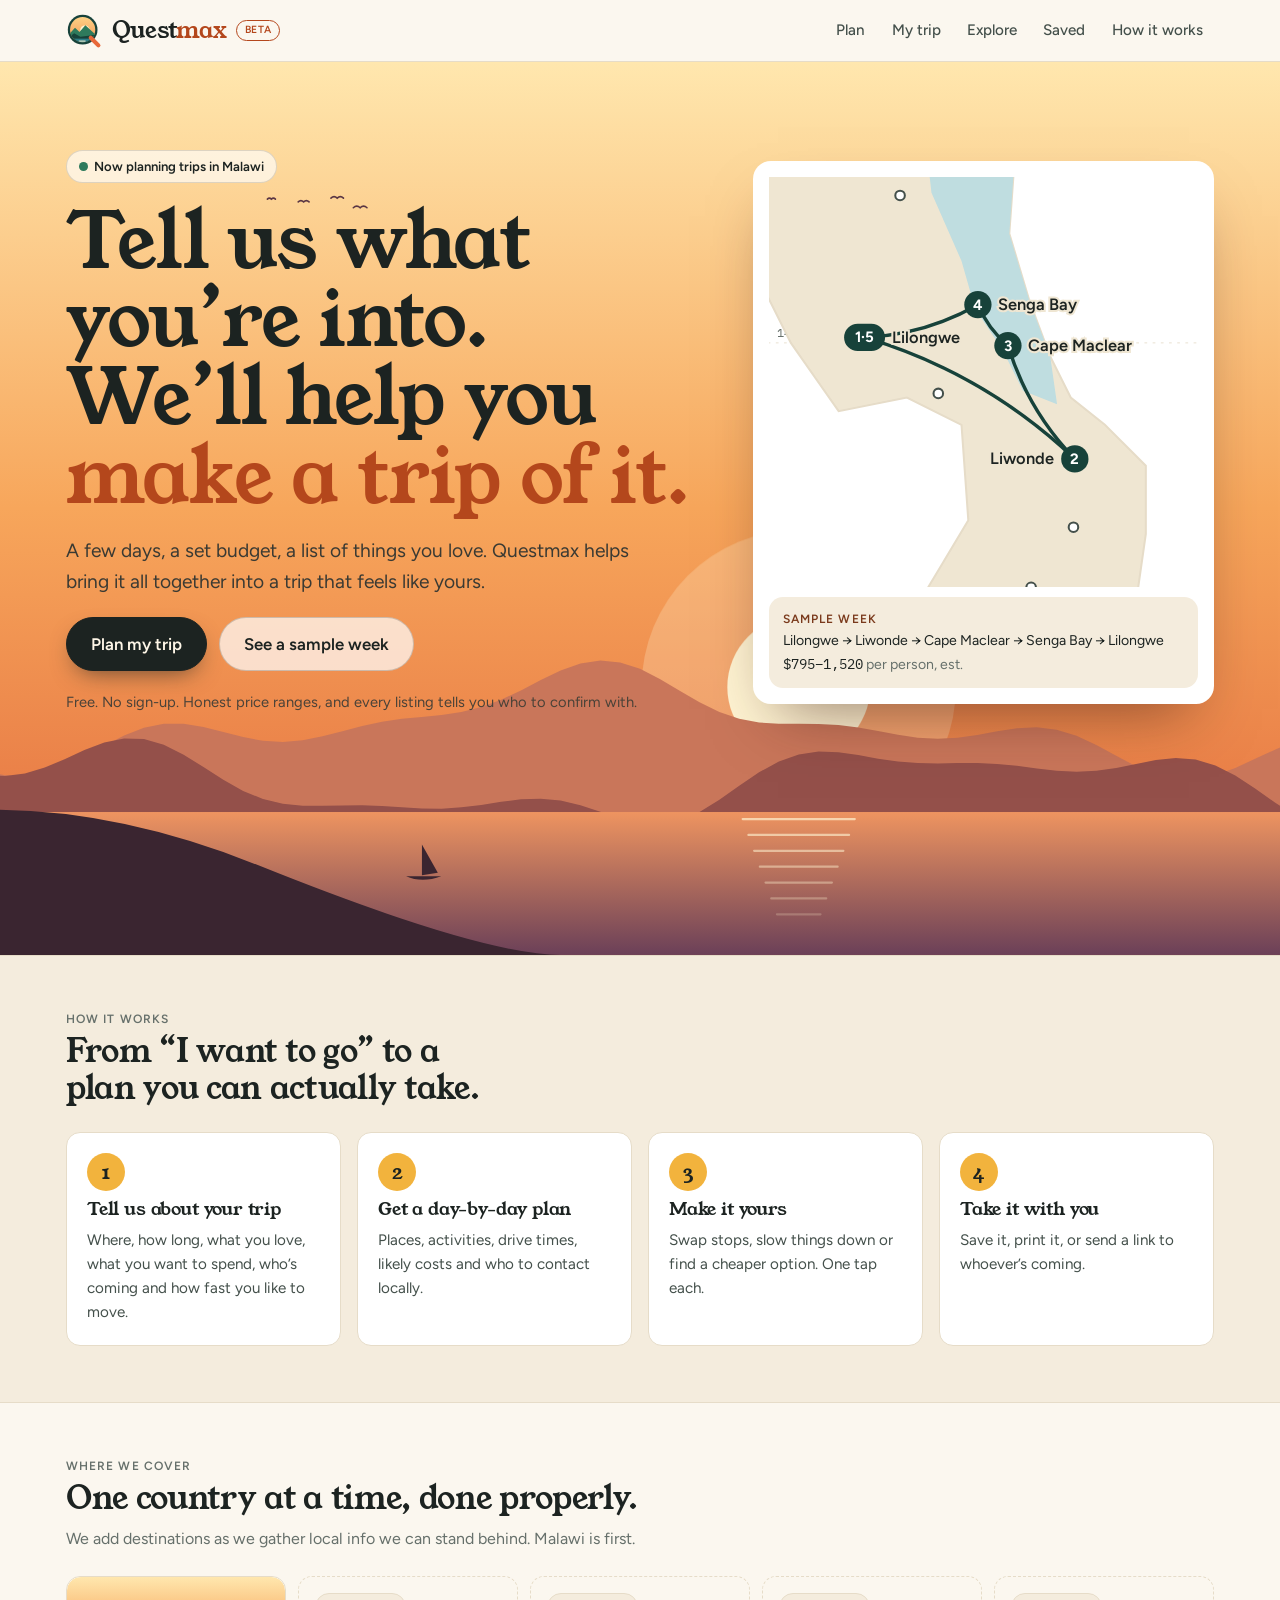
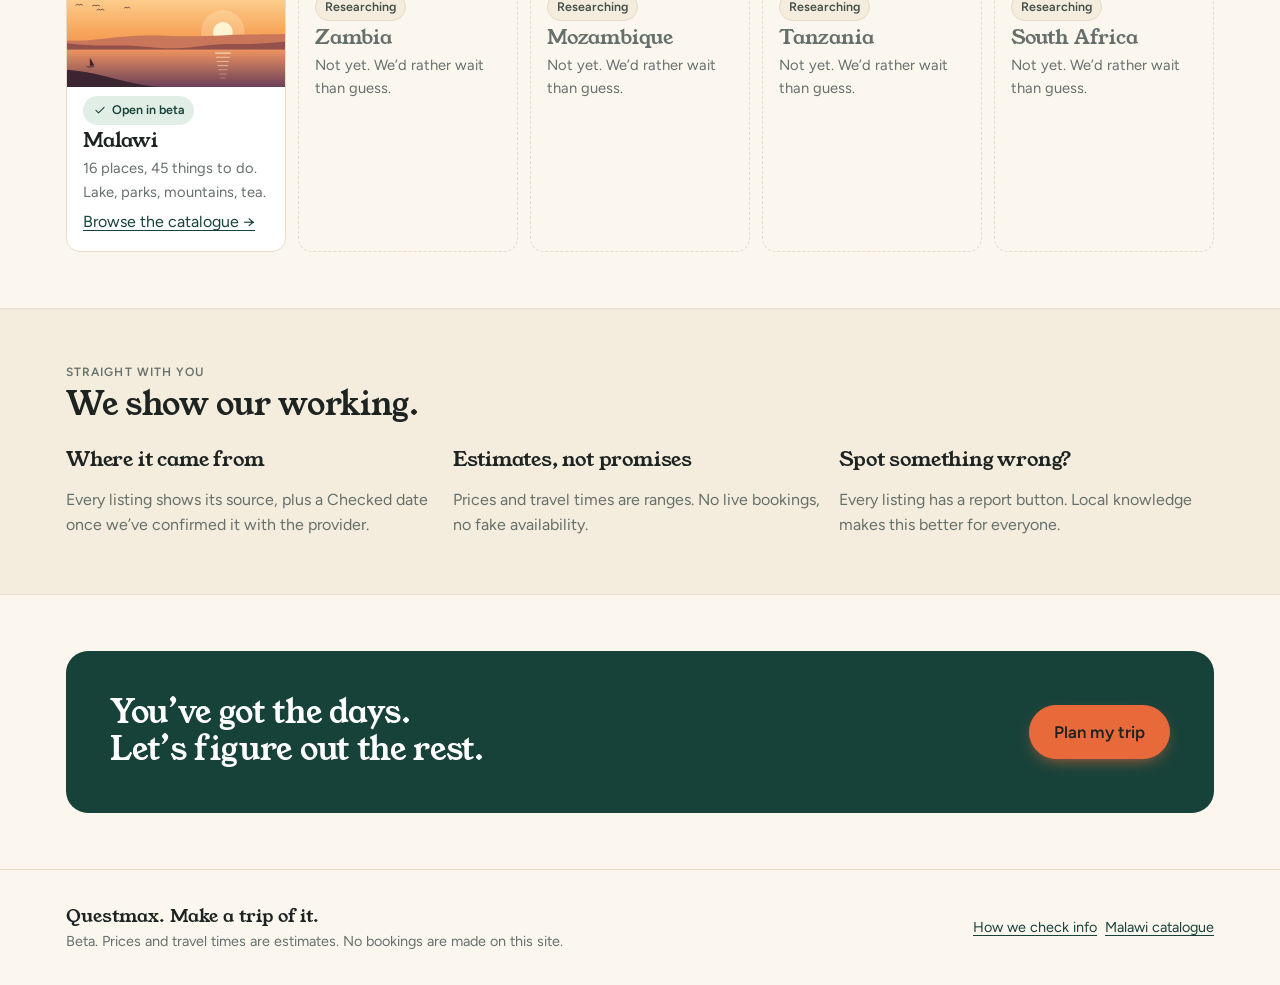
==== commit 5e287126: "Check 42 listings against official sources Parks use the official African Parks rate sheets; other l" ====
--- a/index.html
+++ b/index.html
@@ -12,7 +12,7 @@
 <link rel="preconnect" href="https://fonts.googleapis.com">
 <link rel="preconnect" href="https://fonts.gstatic.com" crossorigin>
 <link rel="stylesheet" href="https://fonts.googleapis.com/css2?family=Figtree:wght@400;500;600;700&family=IBM+Plex+Mono:wght@400;500&family=Young+Serif&display=swap">
-<link rel="stylesheet" href="css/styles.css?v=5">
+<link rel="stylesheet" href="css/styles.css?v=6">
 </head>
 <body>
 <!--APP-START-->
@@ -44,11 +44,11 @@
 
 <dialog id="sheet" class="sheet" aria-label="Details"></dialog>
 
-<script src="js/config.js?v=5"></script>
-<script src="js/data/malawi.js?v=5"></script>
-<script src="js/scenes.js?v=5"></script>
-<script src="js/planner.js?v=5"></script>
-<script src="js/app.js?v=5"></script>
+<script src="js/config.js?v=6"></script>
+<script src="js/data/malawi.js?v=6"></script>
+<script src="js/scenes.js?v=6"></script>
+<script src="js/planner.js?v=6"></script>
+<script src="js/app.js?v=6"></script>
 <!--APP-END-->
 </body>
 </html>
--- a/css/styles.css
+++ b/css/styles.css
@@ -231,6 +231,8 @@
 .place li { display: grid; gap: .1rem; font-size: .93rem; }
 .place li .row { justify-content: space-between; flex-wrap: nowrap; align-items: baseline; }
 .provenance { font-size: .8rem; color: var(--muted); display: flex; gap: .35rem; align-items: center; flex-wrap: wrap; }
+.provenance .ok-mark { color: var(--ok); font-weight: 600; display: inline-flex; gap: .3rem; align-items: center; }
+.provenance a { color: inherit; text-decoration: underline; text-underline-offset: 2px; }
 
 /* Sheets */
 dialog.sheet { border: none; padding: 0; border-radius: 16px 16px 0 0; width: min(560px, 100%); max-height: 88vh; margin: auto auto 0; background: var(--card); color: var(--ink); box-shadow: var(--shadow); }
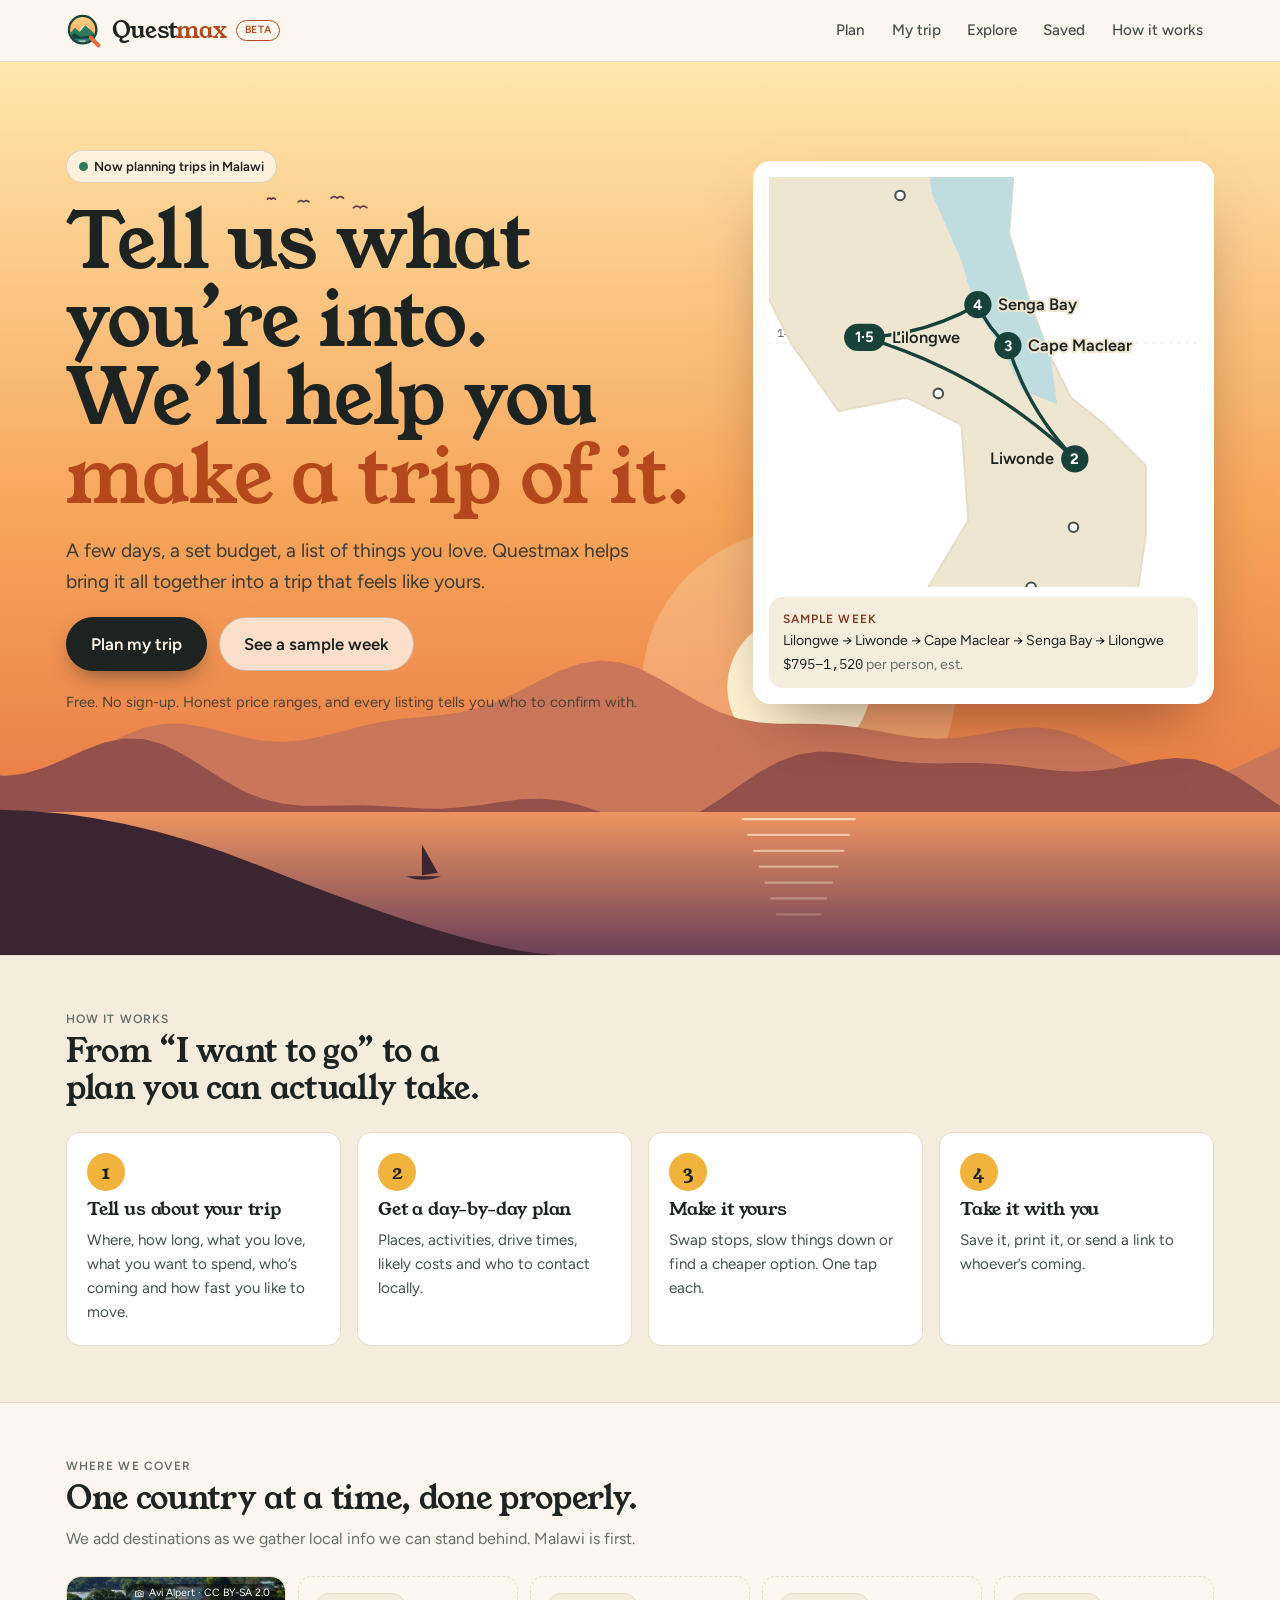
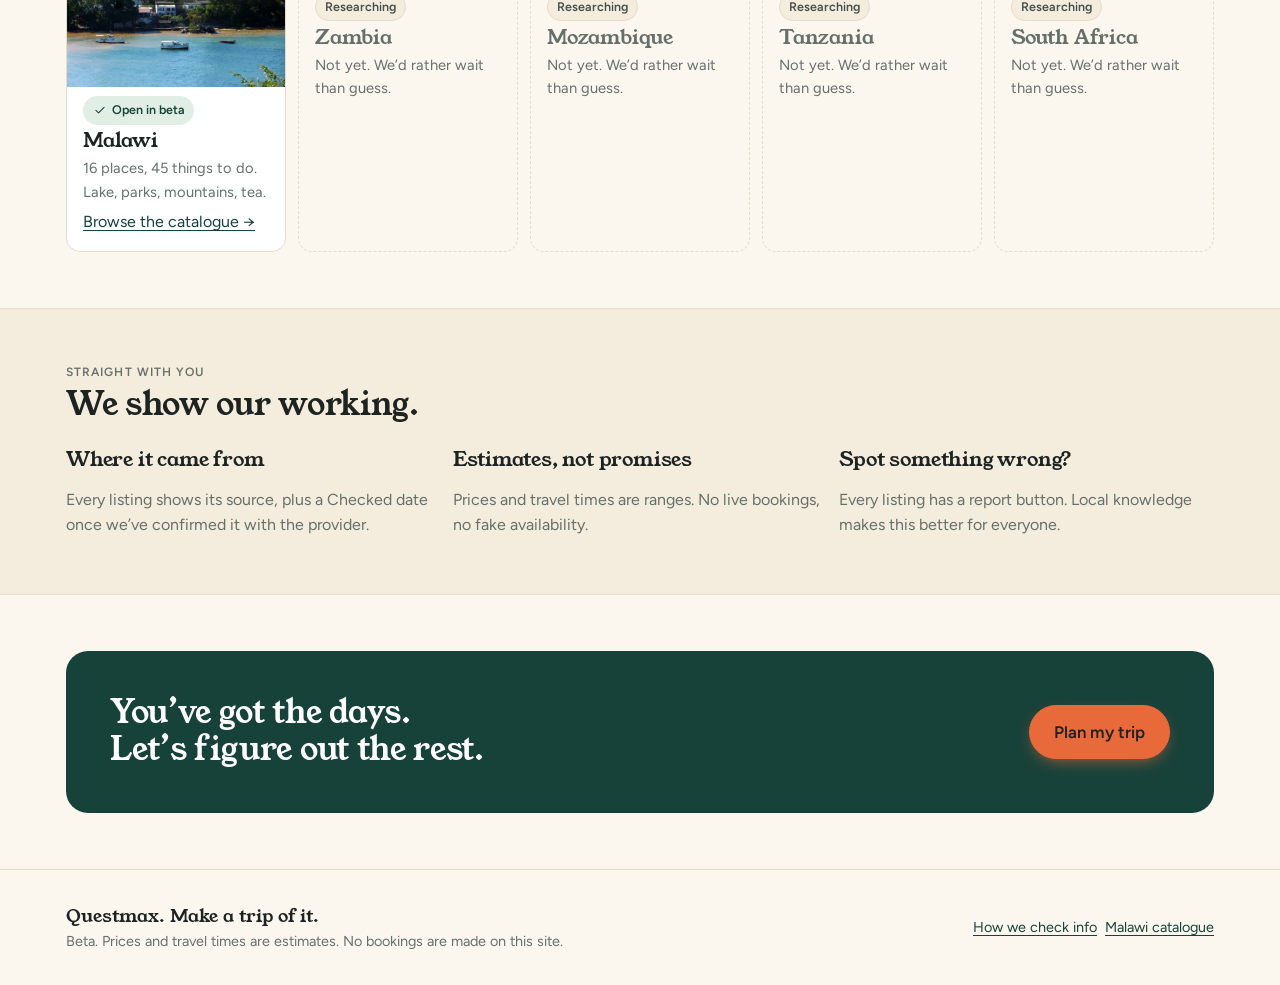
==== commit f17bc8ca: "Real photos for every place, with credits 16 freely licensed photos from Wikimedia Commons (CC BY, C" ====
--- a/index.html
+++ b/index.html
@@ -12,7 +12,7 @@
 <link rel="preconnect" href="https://fonts.googleapis.com">
 <link rel="preconnect" href="https://fonts.gstatic.com" crossorigin>
 <link rel="stylesheet" href="https://fonts.googleapis.com/css2?family=Figtree:wght@400;500;600;700&family=IBM+Plex+Mono:wght@400;500&family=Young+Serif&display=swap">
-<link rel="stylesheet" href="css/styles.css?v=6">
+<link rel="stylesheet" href="css/styles.css?v=7">
 </head>
 <body>
 <!--APP-START-->
@@ -44,11 +44,12 @@
 
 <dialog id="sheet" class="sheet" aria-label="Details"></dialog>
 
-<script src="js/config.js?v=6"></script>
-<script src="js/data/malawi.js?v=6"></script>
-<script src="js/scenes.js?v=6"></script>
-<script src="js/planner.js?v=6"></script>
-<script src="js/app.js?v=6"></script>
+<script src="js/config.js?v=7"></script>
+<script src="js/data/malawi.js?v=7"></script>
+<script src="js/data/malawi-photos.js?v=7"></script>
+<script src="js/scenes.js?v=7"></script>
+<script src="js/planner.js?v=7"></script>
+<script src="js/app.js?v=7"></script>
 <!--APP-END-->
 </body>
 </html>
--- a/css/styles.css
+++ b/css/styles.css
@@ -333,3 +333,18 @@
 
 .dest > .chip, .place > .chip { justify-self: start; }
 .dest { align-content: start; }
+
+/* Real place photos */
+.photo { position: relative; margin: 0; width: 100%; height: 100%; background: var(--sand); }
+.photo img { width: 100%; height: 100%; object-fit: cover; display: block; }
+.photo figcaption { position: absolute; right: .45rem; top: .45rem; z-index: 2; max-width: 75%; font-size: .66rem; line-height: 1.3;
+  background: rgba(10, 14, 12, .55); color: #fff; padding: .15rem .5rem; border-radius: 99px; white-space: nowrap; overflow: hidden; text-overflow: ellipsis; }
+.photo figcaption a { color: inherit; text-decoration: none; display: inline-flex; gap: .25rem; align-items: center; }
+.photo figcaption a:hover { text-decoration: underline; }
+.banner .photo { position: absolute; inset: 0; }
+.place-art .photo img { transition: transform .5s ease; }
+.place:hover .place-art .photo img, .dest:hover .place-art .photo img { transform: scale(1.04); }
+.credits { font-size: .85rem; color: var(--muted); }
+.credits a { color: inherit; }
+@media (prefers-reduced-motion: reduce) { .place-art .photo img { transition: none; } }
+@media print { .photo figcaption { display: none; } }
